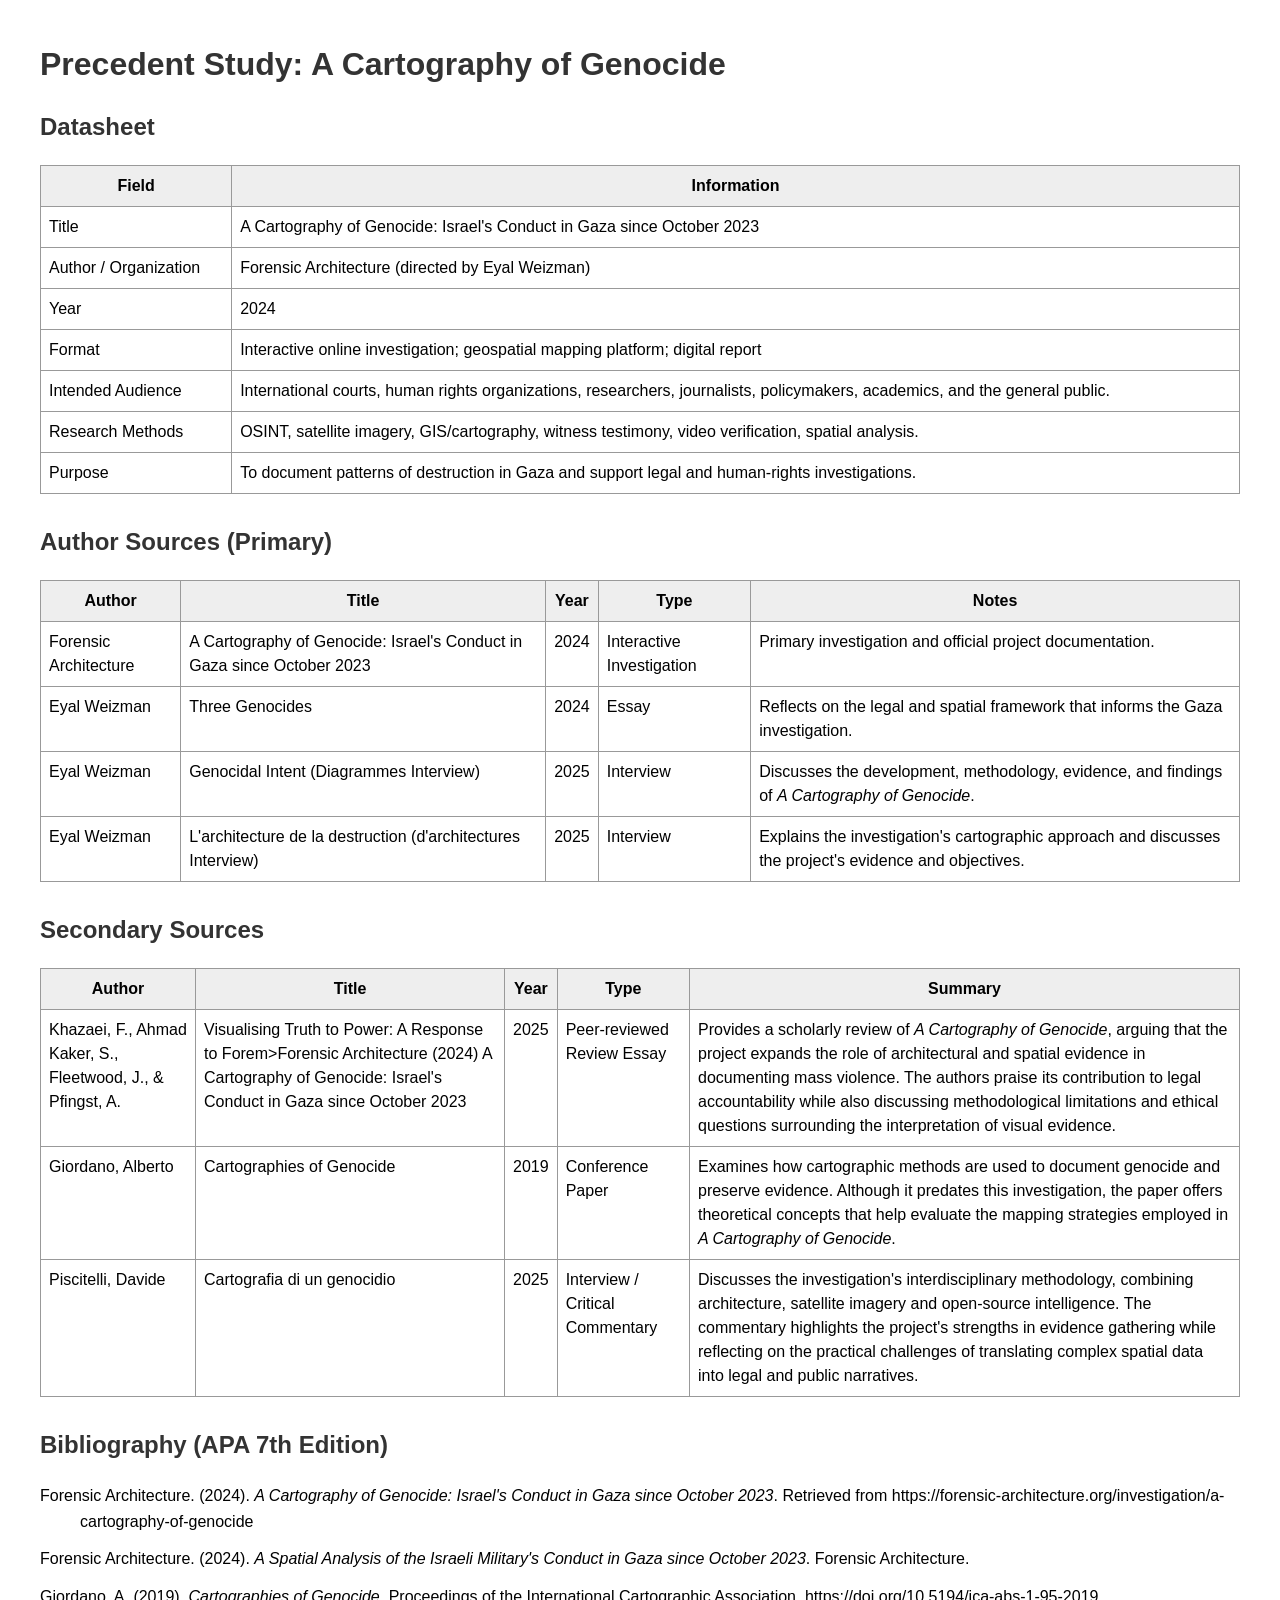
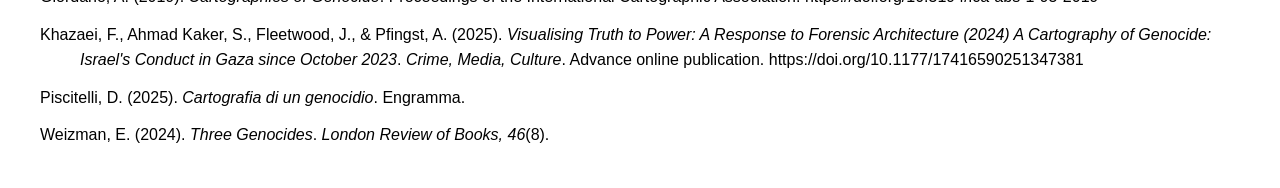
==== index.html @ 9149dd09 "Update index.html" ====
<!DOCTYPE html>
<html lang="en">
<head>
<meta charset="UTF-8">
<title>Precedent Study - A Cartography of Genocide</title>
<style>
body{
    font-family:Arial,sans-serif;
    margin:40px;
    line-height:1.5;
}

table{
    border-collapse:collapse;
    width:100%;
    margin-bottom:30px;
}

th,td{
    border:1px solid #999;
    padding:8px;
    vertical-align:top;
}

th{
    background:#eee;
}

h1,h2{
    color:#333;
}

.bibliography{
    margin-top:20px;
}

.bibliography p{
    margin:0 0 12px 40px;
    text-indent:-40px;
    line-height:1.6;
}
</style>

</head>
<body>
<h1>Precedent Study: A Cartography of Genocide</h1>

<h2>Datasheet</h2>
<table>
<tr><th>Field</th><th>Information</th></tr>
<tr><td>Title</td><td>A Cartography of Genocide: Israel's Conduct in Gaza since October 2023</td></tr>
<tr><td>Author / Organization</td><td>Forensic Architecture (directed by Eyal Weizman)</td></tr>
<tr><td>Year</td><td>2024</td></tr>
<tr><td>Format</td><td>Interactive online investigation; geospatial mapping platform; digital report</td></tr>
<tr><td>Intended Audience</td><td>International courts, human rights organizations, researchers, journalists, policymakers, academics, and the general public.</td></tr>
<tr><td>Research Methods</td><td>OSINT, satellite imagery, GIS/cartography, witness testimony, video verification, spatial analysis.</td></tr>
<tr><td>Purpose</td><td>To document patterns of destruction in Gaza and support legal and human-rights investigations.</td></tr>
</table>

<h2>Author Sources (Primary)</h2>
<table>
<tr>
  <th>Author</th>
  <th>Title</th>
  <th>Year</th>
  <th>Type</th>
  <th>Notes</th>
</tr>

<tr>
  <td>Forensic Architecture</td>
  <td>A Cartography of Genocide: Israel's Conduct in Gaza since October 2023</td>
  <td>2024</td>
  <td>Interactive Investigation</td>
  <td>Primary investigation and official project documentation.</td>
</tr>

<tr>
  <td>Eyal Weizman</td>
  <td>Three Genocides</td>
  <td>2024</td>
  <td>Essay</td>
  <td>Reflects on the legal and spatial framework that informs the Gaza investigation.</td>
</tr>

<tr>
  <td>Eyal Weizman</td>
  <td>Genocidal Intent (Diagrammes Interview)</td>
  <td>2025</td>
  <td>Interview</td>
  <td>Discusses the development, methodology, evidence, and findings of <em>A Cartography of Genocide</em>.</td>
</tr>

<tr>
  <td>Eyal Weizman</td>
  <td>L'architecture de la destruction (d'architectures Interview)</td>
  <td>2025</td>
  <td>Interview</td>
  <td>Explains the investigation's cartographic approach and discusses the project's evidence and objectives.</td>
</tr>

</table>

<h2>Secondary Sources</h2>

<table>

<tr>
<th>Author</th>
<th>Title</th>
<th>Year</th>
<th>Type</th>
<th>Summary</th>
</tr>

<tr>
<td>Khazaei, F., Ahmad Kaker, S., Fleetwood, J., &amp; Pfingst, A.</td>
<td>Visualising Truth to Power: A Response to Forem>Forensic Architecture (2024) A Cartography of Genocide: Israel's Conduct in Gaza since October 2023</em></td>
<td>2025</td>
<td>Peer-reviewed Review Essay</td>
<td>
Provides a scholarly review of <em>A Cartography of Genocide</em>, arguing that the project expands the role of architectural and spatial evidence in documenting mass violence. The authors praise its contribution to legal accountability while also discussing methodological limitations and ethical questions surrounding the interpretation of visual evidence.
</td>
</tr>

<tr>
<td>Giordano, Alberto</td>
<td>Cartographies of Genocide</td>
<td>2019</td>
<td>Conference Paper</td>
<td>
Examines how cartographic methods are used to document genocide and preserve evidence. Although it predates this investigation, the paper offers theoretical concepts that help evaluate the mapping strategies employed in <em>A Cartography of Genocide</em>.
</td>
</tr>

<tr>
<td>Piscitelli, Davide</td>
<td>Cartografia di un genocidio</td>
<td>2025</td>
<td>Interview / Critical Commentary</td>
<td>
Discusses the investigation's interdisciplinary methodology, combining architecture, satellite imagery and open-source intelligence. The commentary highlights the project's strengths in evidence gathering while reflecting on the practical challenges of translating complex spatial data into legal and public narratives.
</td>
</tr>

</table>

<h2>Bibliography (APA 7th Edition)</h2>

<div class="bibliography">

<p>
Forensic Architecture. (2024). <em>A Cartography of Genocide: Israel's Conduct in Gaza since October 2023</em>. Retrieved from https://forensic-architecture.org/investigation/a-cartography-of-genocide
</p>

<p>
Forensic Architecture. (2024). <em>A Spatial Analysis of the Israeli Military's Conduct in Gaza since October 2023</em>. Forensic Architecture.
</p>

<p>
Giordano, A. (2019). <em>Cartographies of Genocide</em>. Proceedings of the International Cartographic Association. https://doi.org/10.5194/ica-abs-1-95-2019
</p>

<p>
Khazaei, F., Ahmad Kaker, S., Fleetwood, J., &amp; Pfingst, A. (2025). <em>Visualising Truth to Power: A Response to Forensic Architecture (2024) A Cartography of Genocide: Israel's Conduct in Gaza since October 2023</em>. <em>Crime, Media, Culture</em>. Advance online publication. https://doi.org/10.1177/17416590251347381
</p>

<p>
Piscitelli, D. (2025). <em>Cartografia di un genocidio</em>. Engramma.
</p>

<p>
Weizman, E. (2024). <em>Three Genocides</em>. <em>London Review of Books, 46</em>(8).
</p>

</div>

</body>
</html>
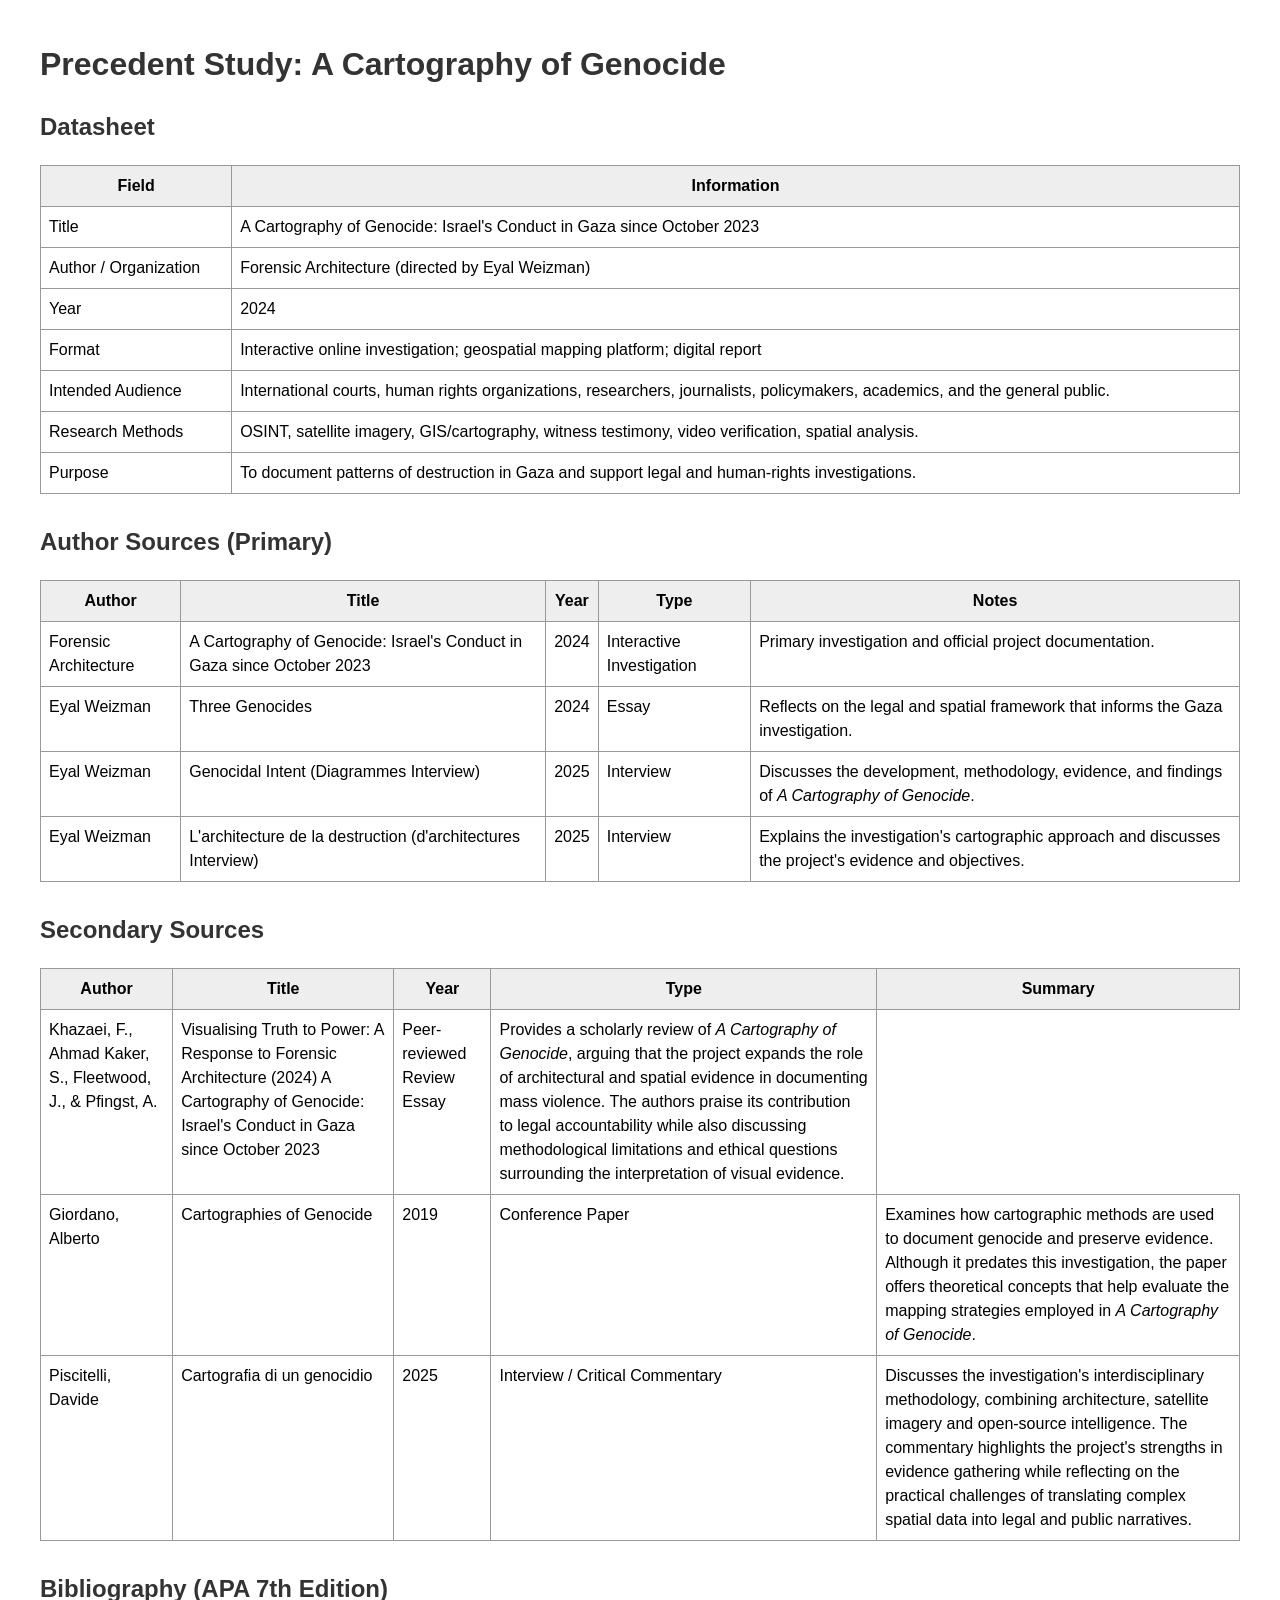
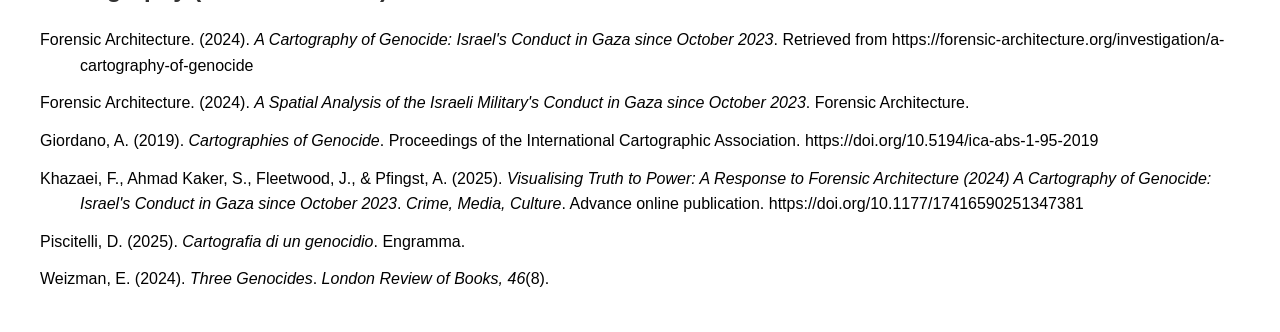
==== commit 6d68cd84: "Update index.html" ====
--- a/index.html
+++ b/index.html
@@ -115,8 +115,7 @@
 
 <tr>
 <td>Khazaei, F., Ahmad Kaker, S., Fleetwood, J., &amp; Pfingst, A.</td>
-<td>Visualising Truth to Power: A Response to Forem>Forensic Architecture (2024) A Cartography of Genocide: Israel's Conduct in Gaza since October 2023</em></td>
-<td>2025</td>
+<td>Visualising Truth to Power: A Response to Forensic Architecture (2024) A Cartography of Genocide: Israel's Conduct in Gaza since October 2023</td>
 <td>Peer-reviewed Review Essay</td>
 <td>
 Provides a scholarly review of <em>A Cartography of Genocide</em>, arguing that the project expands the role of architectural and spatial evidence in documenting mass violence. The authors praise its contribution to legal accountability while also discussing methodological limitations and ethical questions surrounding the interpretation of visual evidence.
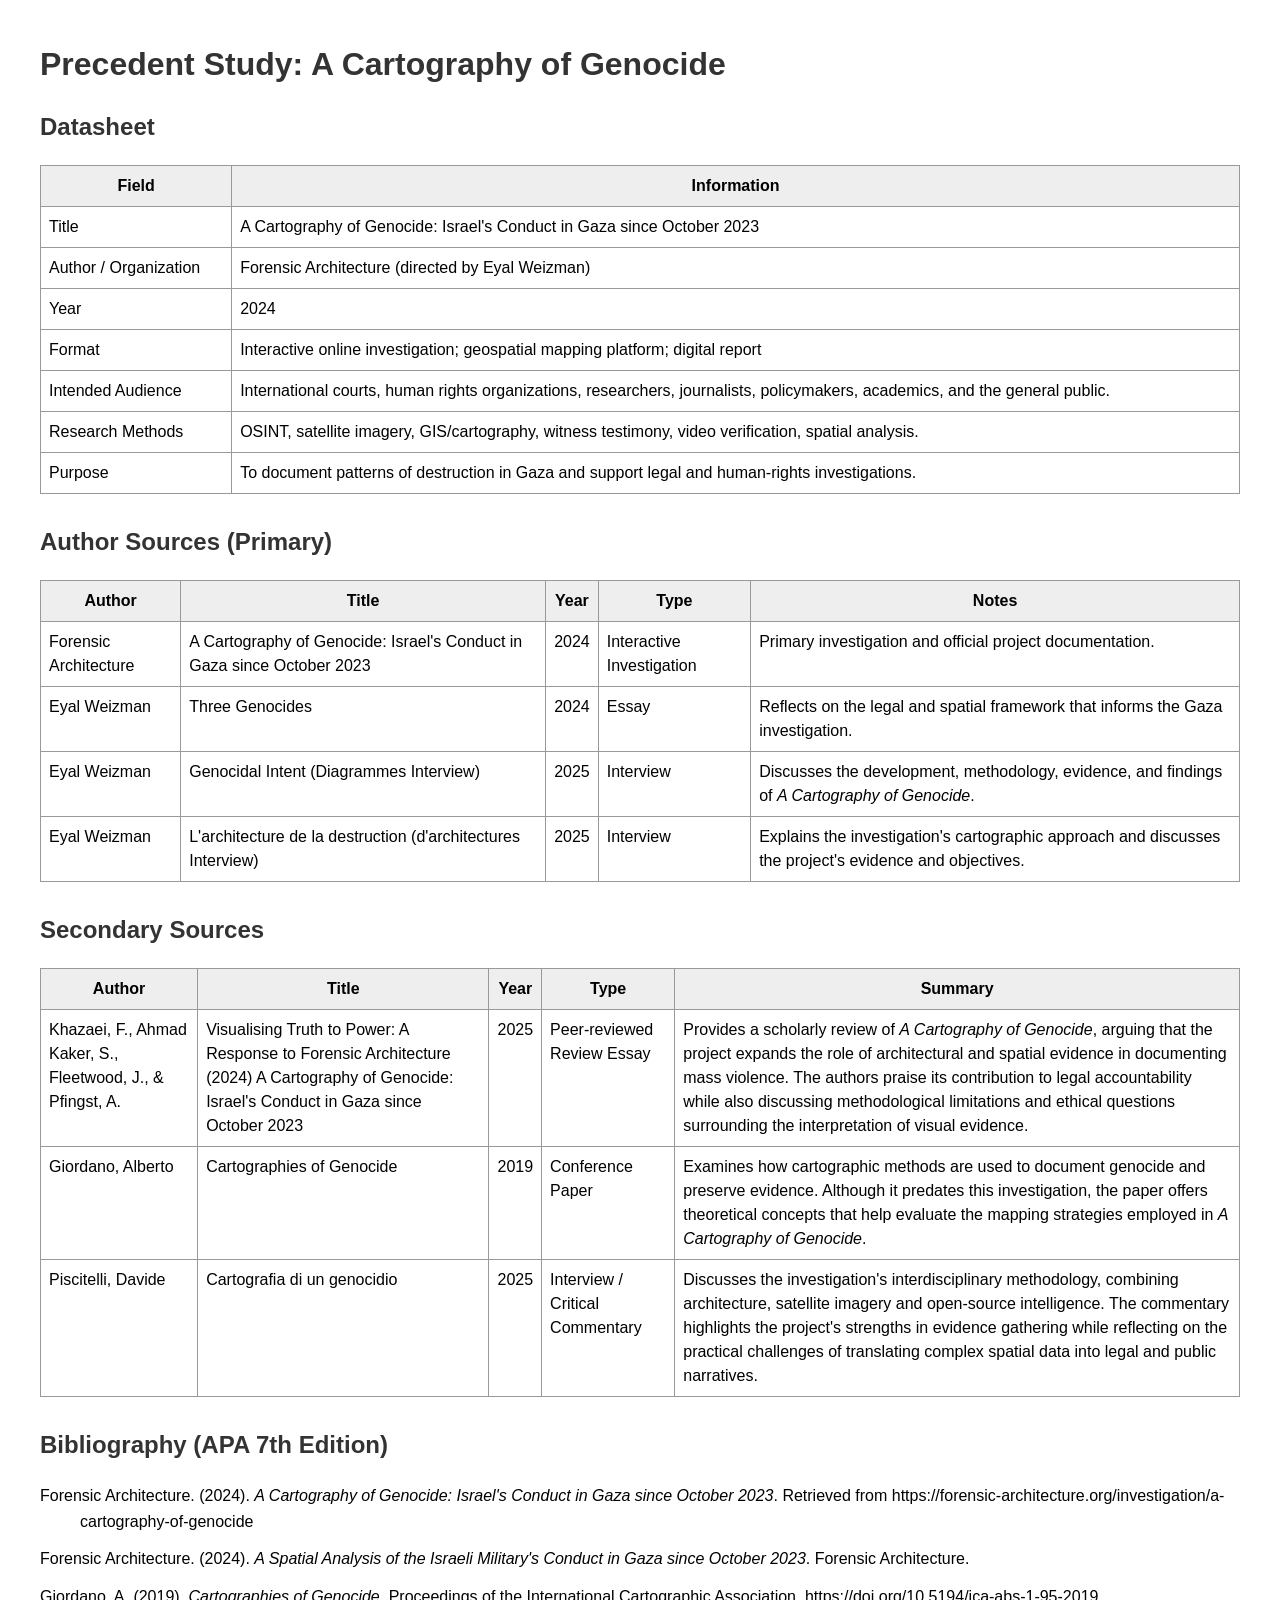
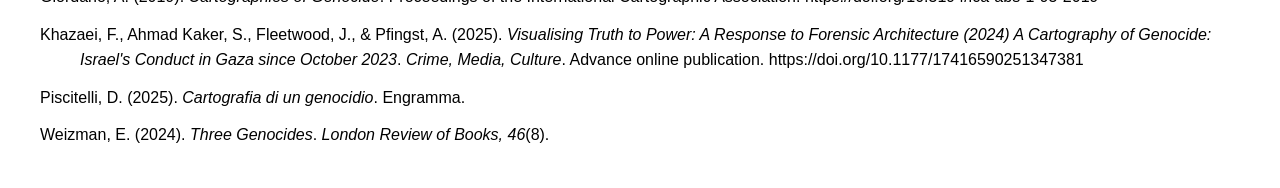
==== commit 916de848: "Update index.html" ====
--- a/index.html
+++ b/index.html
@@ -116,6 +116,7 @@
 <tr>
 <td>Khazaei, F., Ahmad Kaker, S., Fleetwood, J., &amp; Pfingst, A.</td>
 <td>Visualising Truth to Power: A Response to Forensic Architecture (2024) A Cartography of Genocide: Israel's Conduct in Gaza since October 2023</td>
+<td>2025</td>
 <td>Peer-reviewed Review Essay</td>
 <td>
 Provides a scholarly review of <em>A Cartography of Genocide</em>, arguing that the project expands the role of architectural and spatial evidence in documenting mass violence. The authors praise its contribution to legal accountability while also discussing methodological limitations and ethical questions surrounding the interpretation of visual evidence.
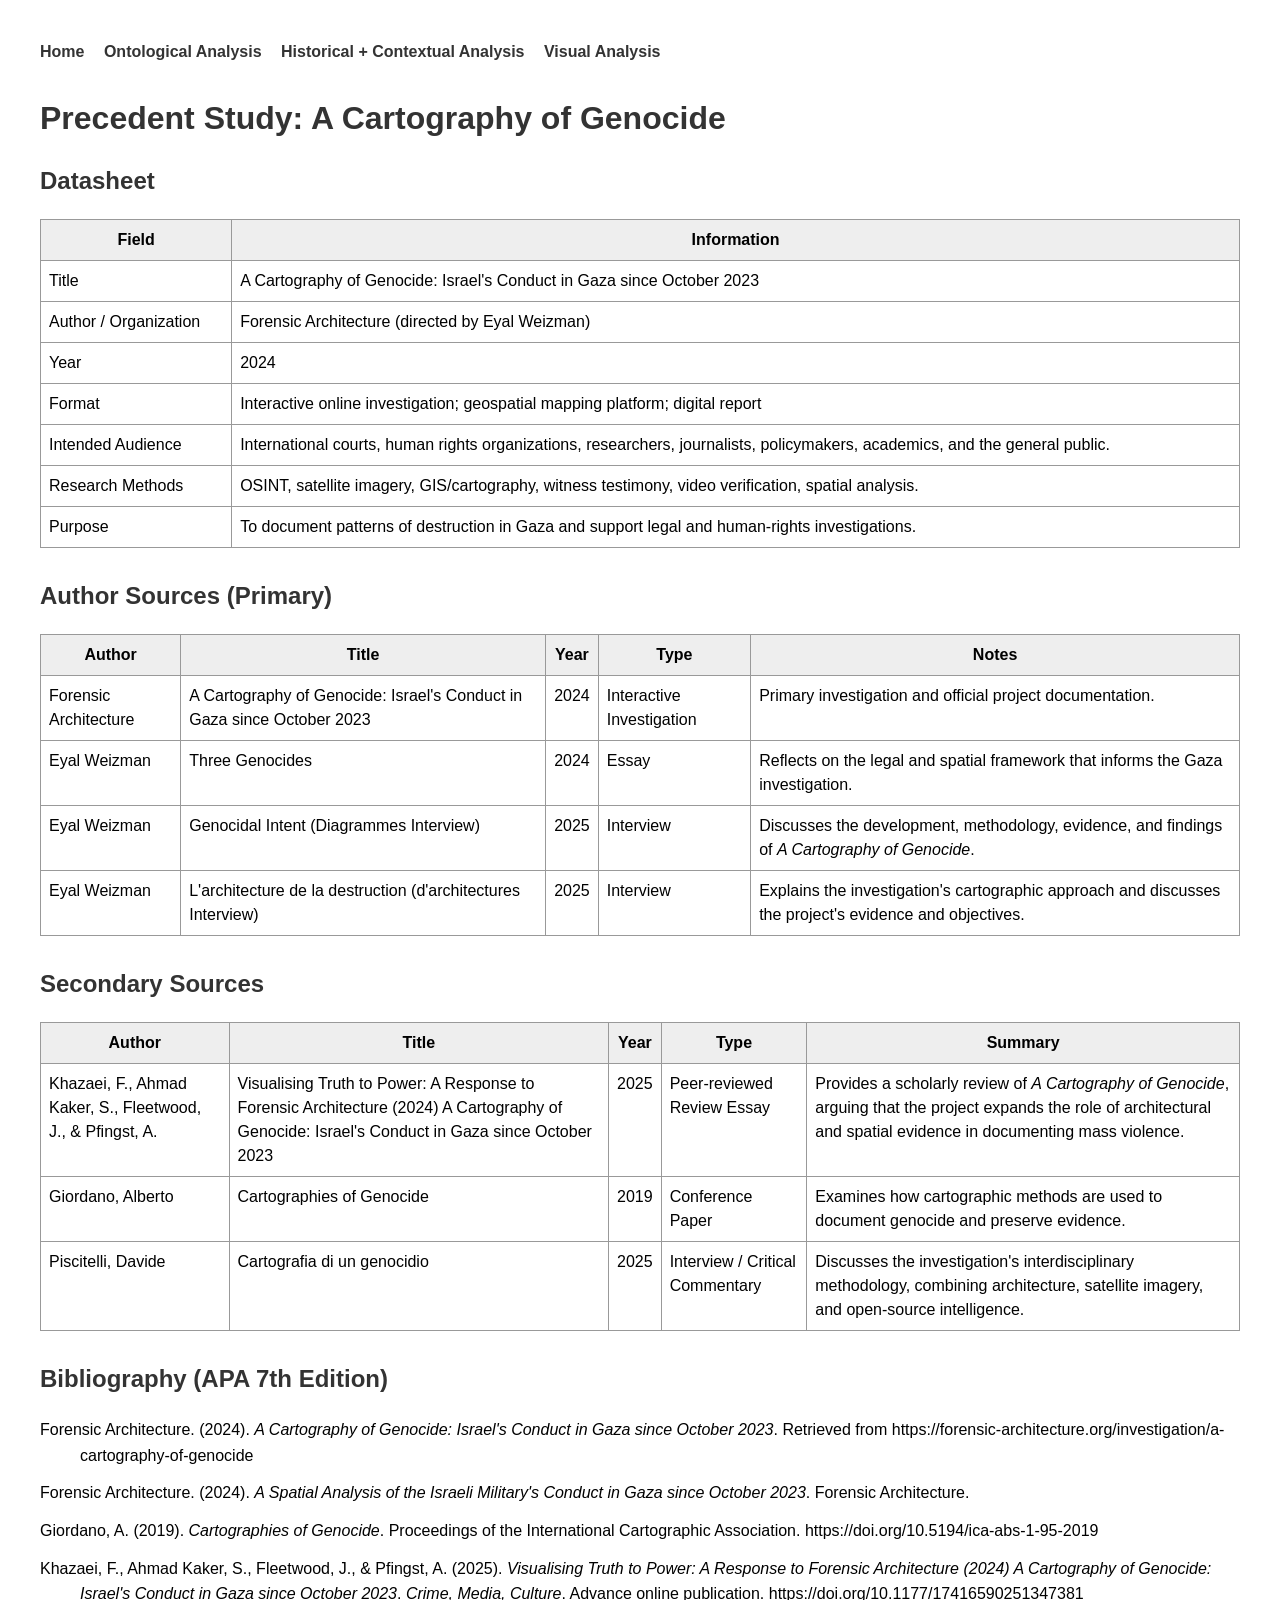
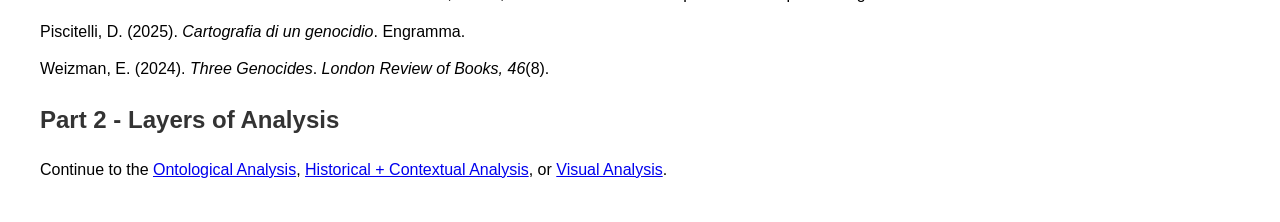
==== commit 1b081a49: "Update index.html, add historical.html, add ontology.html, add visual.html" ====
--- a/index.html
+++ b/index.html
@@ -3,11 +3,27 @@
 <head>
 <meta charset="UTF-8">
 <title>Precedent Study - A Cartography of Genocide</title>
+
 <style>
 body{
     font-family:Arial,sans-serif;
     margin:40px;
     line-height:1.5;
+}
+
+nav{
+    margin-bottom:30px;
+}
+
+nav a{
+    margin-right:15px;
+    text-decoration:none;
+    color:#333;
+    font-weight:bold;
+}
+
+nav a:hover{
+    text-decoration:underline;
 }
 
 table{
@@ -26,7 +42,7 @@
     background:#eee;
 }
 
-h1,h2{
+h1,h2,h3,h4{
     color:#333;
 }
 
@@ -42,10 +58,20 @@
 </style>
 
 </head>
+
 <body>
+
+<nav>
+    <a href="index.html">Home</a>
+    <a href="ontology.html">Ontological Analysis</a>
+    <a href="historical.html">Historical + Contextual Analysis</a>
+    <a href="visual.html">Visual Analysis</a>
+</nav>
+
 <h1>Precedent Study: A Cartography of Genocide</h1>
 
 <h2>Datasheet</h2>
+
 <table>
 <tr><th>Field</th><th>Information</th></tr>
 <tr><td>Title</td><td>A Cartography of Genocide: Israel's Conduct in Gaza since October 2023</td></tr>
@@ -58,53 +84,52 @@
 </table>
 
 <h2>Author Sources (Primary)</h2>
+
 <table>
 <tr>
-  <th>Author</th>
-  <th>Title</th>
-  <th>Year</th>
-  <th>Type</th>
-  <th>Notes</th>
+<th>Author</th>
+<th>Title</th>
+<th>Year</th>
+<th>Type</th>
+<th>Notes</th>
 </tr>
 
 <tr>
-  <td>Forensic Architecture</td>
-  <td>A Cartography of Genocide: Israel's Conduct in Gaza since October 2023</td>
-  <td>2024</td>
-  <td>Interactive Investigation</td>
-  <td>Primary investigation and official project documentation.</td>
+<td>Forensic Architecture</td>
+<td>A Cartography of Genocide: Israel's Conduct in Gaza since October 2023</td>
+<td>2024</td>
+<td>Interactive Investigation</td>
+<td>Primary investigation and official project documentation.</td>
 </tr>
 
 <tr>
-  <td>Eyal Weizman</td>
-  <td>Three Genocides</td>
-  <td>2024</td>
-  <td>Essay</td>
-  <td>Reflects on the legal and spatial framework that informs the Gaza investigation.</td>
+<td>Eyal Weizman</td>
+<td>Three Genocides</td>
+<td>2024</td>
+<td>Essay</td>
+<td>Reflects on the legal and spatial framework that informs the Gaza investigation.</td>
 </tr>
 
 <tr>
-  <td>Eyal Weizman</td>
-  <td>Genocidal Intent (Diagrammes Interview)</td>
-  <td>2025</td>
-  <td>Interview</td>
-  <td>Discusses the development, methodology, evidence, and findings of <em>A Cartography of Genocide</em>.</td>
+<td>Eyal Weizman</td>
+<td>Genocidal Intent (Diagrammes Interview)</td>
+<td>2025</td>
+<td>Interview</td>
+<td>Discusses the development, methodology, evidence, and findings of <em>A Cartography of Genocide</em>.</td>
 </tr>
 
 <tr>
-  <td>Eyal Weizman</td>
-  <td>L'architecture de la destruction (d'architectures Interview)</td>
-  <td>2025</td>
-  <td>Interview</td>
-  <td>Explains the investigation's cartographic approach and discusses the project's evidence and objectives.</td>
+<td>Eyal Weizman</td>
+<td>L'architecture de la destruction (d'architectures Interview)</td>
+<td>2025</td>
+<td>Interview</td>
+<td>Explains the investigation's cartographic approach and discusses the project's evidence and objectives.</td>
 </tr>
-
 </table>
 
 <h2>Secondary Sources</h2>
 
 <table>
-
 <tr>
 <th>Author</th>
 <th>Title</th>
@@ -118,9 +143,7 @@
 <td>Visualising Truth to Power: A Response to Forensic Architecture (2024) A Cartography of Genocide: Israel's Conduct in Gaza since October 2023</td>
 <td>2025</td>
 <td>Peer-reviewed Review Essay</td>
-<td>
-Provides a scholarly review of <em>A Cartography of Genocide</em>, arguing that the project expands the role of architectural and spatial evidence in documenting mass violence. The authors praise its contribution to legal accountability while also discussing methodological limitations and ethical questions surrounding the interpretation of visual evidence.
-</td>
+<td>Provides a scholarly review of <em>A Cartography of Genocide</em>, arguing that the project expands the role of architectural and spatial evidence in documenting mass violence.</td>
 </tr>
 
 <tr>
@@ -128,9 +151,7 @@
 <td>Cartographies of Genocide</td>
 <td>2019</td>
 <td>Conference Paper</td>
-<td>
-Examines how cartographic methods are used to document genocide and preserve evidence. Although it predates this investigation, the paper offers theoretical concepts that help evaluate the mapping strategies employed in <em>A Cartography of Genocide</em>.
-</td>
+<td>Examines how cartographic methods are used to document genocide and preserve evidence.</td>
 </tr>
 
 <tr>
@@ -138,42 +159,33 @@
 <td>Cartografia di un genocidio</td>
 <td>2025</td>
 <td>Interview / Critical Commentary</td>
-<td>
-Discusses the investigation's interdisciplinary methodology, combining architecture, satellite imagery and open-source intelligence. The commentary highlights the project's strengths in evidence gathering while reflecting on the practical challenges of translating complex spatial data into legal and public narratives.
-</td>
+<td>Discusses the investigation's interdisciplinary methodology, combining architecture, satellite imagery, and open-source intelligence.</td>
 </tr>
-
 </table>
 
 <h2>Bibliography (APA 7th Edition)</h2>
 
 <div class="bibliography">
 
-<p>
-Forensic Architecture. (2024). <em>A Cartography of Genocide: Israel's Conduct in Gaza since October 2023</em>. Retrieved from https://forensic-architecture.org/investigation/a-cartography-of-genocide
-</p>
+<p>Forensic Architecture. (2024). <em>A Cartography of Genocide: Israel's Conduct in Gaza since October 2023</em>. Retrieved from https://forensic-architecture.org/investigation/a-cartography-of-genocide</p>
 
-<p>
-Forensic Architecture. (2024). <em>A Spatial Analysis of the Israeli Military's Conduct in Gaza since October 2023</em>. Forensic Architecture.
-</p>
+<p>Forensic Architecture. (2024). <em>A Spatial Analysis of the Israeli Military's Conduct in Gaza since October 2023</em>. Forensic Architecture.</p>
 
-<p>
-Giordano, A. (2019). <em>Cartographies of Genocide</em>. Proceedings of the International Cartographic Association. https://doi.org/10.5194/ica-abs-1-95-2019
-</p>
+<p>Giordano, A. (2019). <em>Cartographies of Genocide</em>. Proceedings of the International Cartographic Association. https://doi.org/10.5194/ica-abs-1-95-2019</p>
 
-<p>
-Khazaei, F., Ahmad Kaker, S., Fleetwood, J., &amp; Pfingst, A. (2025). <em>Visualising Truth to Power: A Response to Forensic Architecture (2024) A Cartography of Genocide: Israel's Conduct in Gaza since October 2023</em>. <em>Crime, Media, Culture</em>. Advance online publication. https://doi.org/10.1177/17416590251347381
-</p>
+<p>Khazaei, F., Ahmad Kaker, S., Fleetwood, J., &amp; Pfingst, A. (2025). <em>Visualising Truth to Power: A Response to Forensic Architecture (2024) A Cartography of Genocide: Israel's Conduct in Gaza since October 2023</em>. <em>Crime, Media, Culture</em>. Advance online publication. https://doi.org/10.1177/17416590251347381</p>
 
-<p>
-Piscitelli, D. (2025). <em>Cartografia di un genocidio</em>. Engramma.
-</p>
+<p>Piscitelli, D. (2025). <em>Cartografia di un genocidio</em>. Engramma.</p>
 
-<p>
-Weizman, E. (2024). <em>Three Genocides</em>. <em>London Review of Books, 46</em>(8).
-</p>
+<p>Weizman, E. (2024). <em>Three Genocides</em>. <em>London Review of Books, 46</em>(8).</p>
 
 </div>
 
+<h2>Part 2 - Layers of Analysis</h2>
+
+<p>
+Continue to the <a href="ontology.html">Ontological Analysis</a>, <a href="historical.html">Historical + Contextual Analysis</a>, or <a href="visual.html">Visual Analysis</a>.
+</p>
+
 </body>
-</html>
+</html>
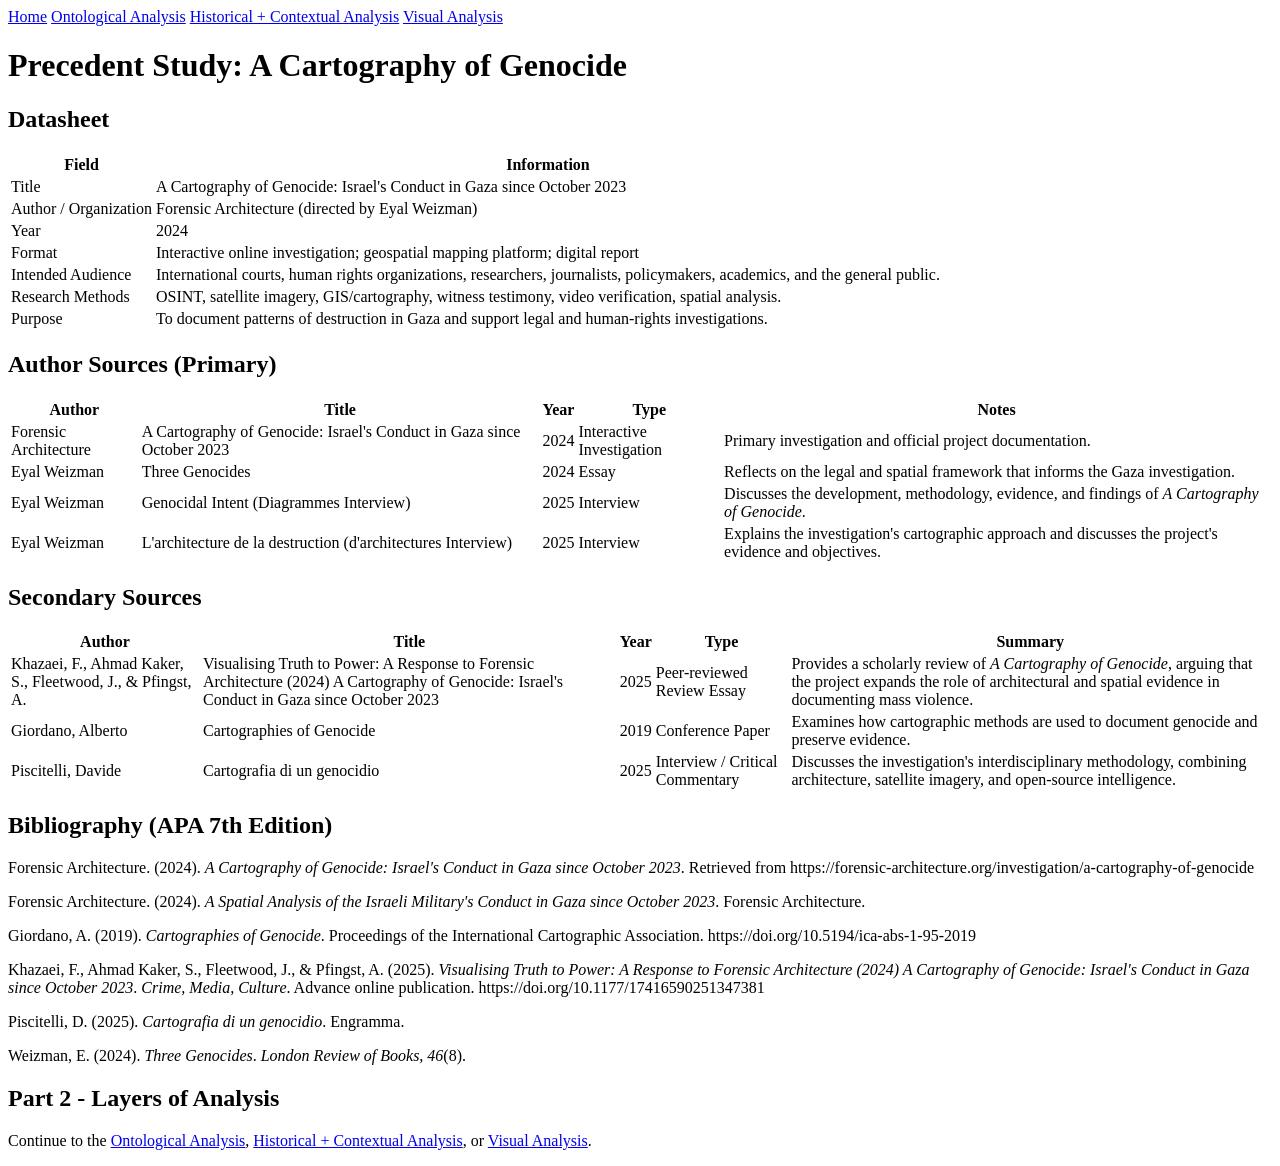
==== commit 9496bdef: "Update historical.html, index.html, ontology.html, and visual.html" ====
--- a/index.html
+++ b/index.html
@@ -4,58 +4,7 @@
 <meta charset="UTF-8">
 <title>Precedent Study - A Cartography of Genocide</title>
 
-<style>
-body{
-    font-family:Arial,sans-serif;
-    margin:40px;
-    line-height:1.5;
-}
-
-nav{
-    margin-bottom:30px;
-}
-
-nav a{
-    margin-right:15px;
-    text-decoration:none;
-    color:#333;
-    font-weight:bold;
-}
-
-nav a:hover{
-    text-decoration:underline;
-}
-
-table{
-    border-collapse:collapse;
-    width:100%;
-    margin-bottom:30px;
-}
-
-th,td{
-    border:1px solid #999;
-    padding:8px;
-    vertical-align:top;
-}
-
-th{
-    background:#eee;
-}
-
-h1,h2,h3,h4{
-    color:#333;
-}
-
-.bibliography{
-    margin-top:20px;
-}
-
-.bibliography p{
-    margin:0 0 12px 40px;
-    text-indent:-40px;
-    line-height:1.6;
-}
-</style>
+<link rel="stylesheet" href="style.css">
 
 </head>
 
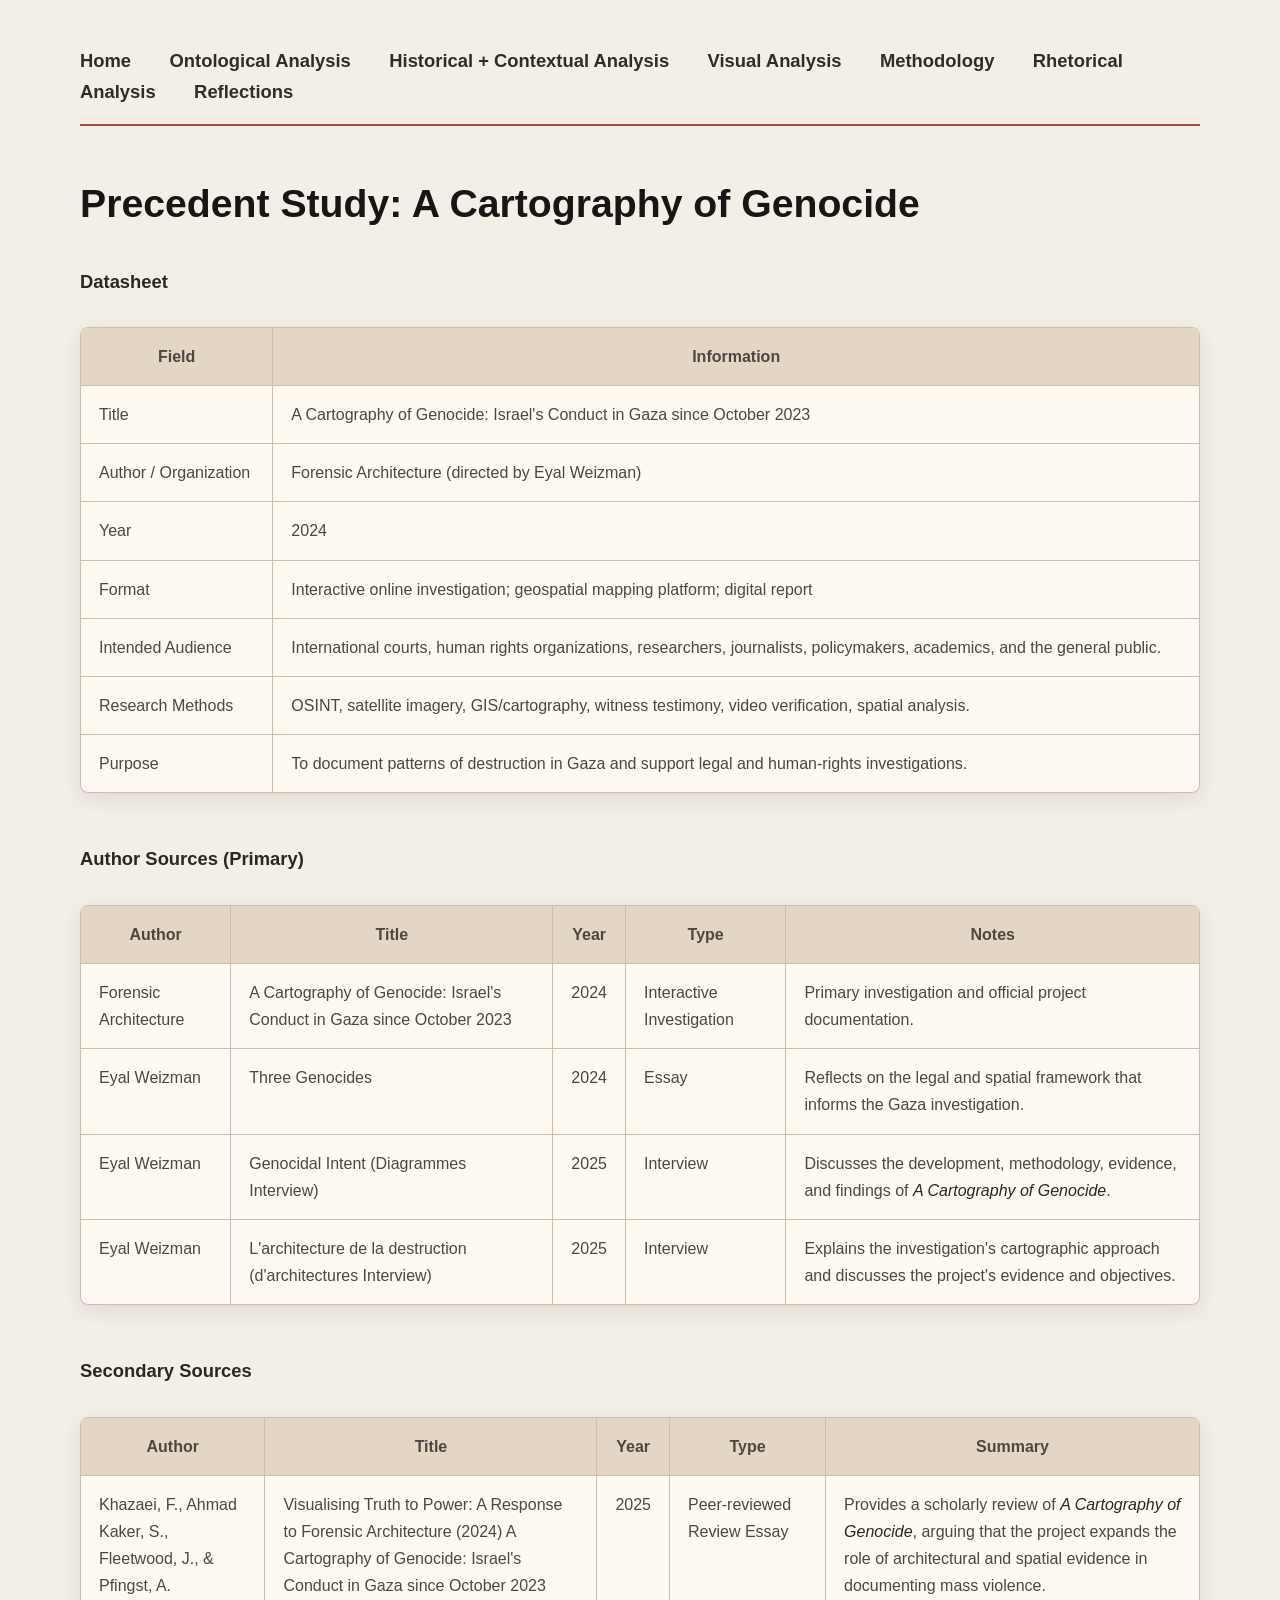
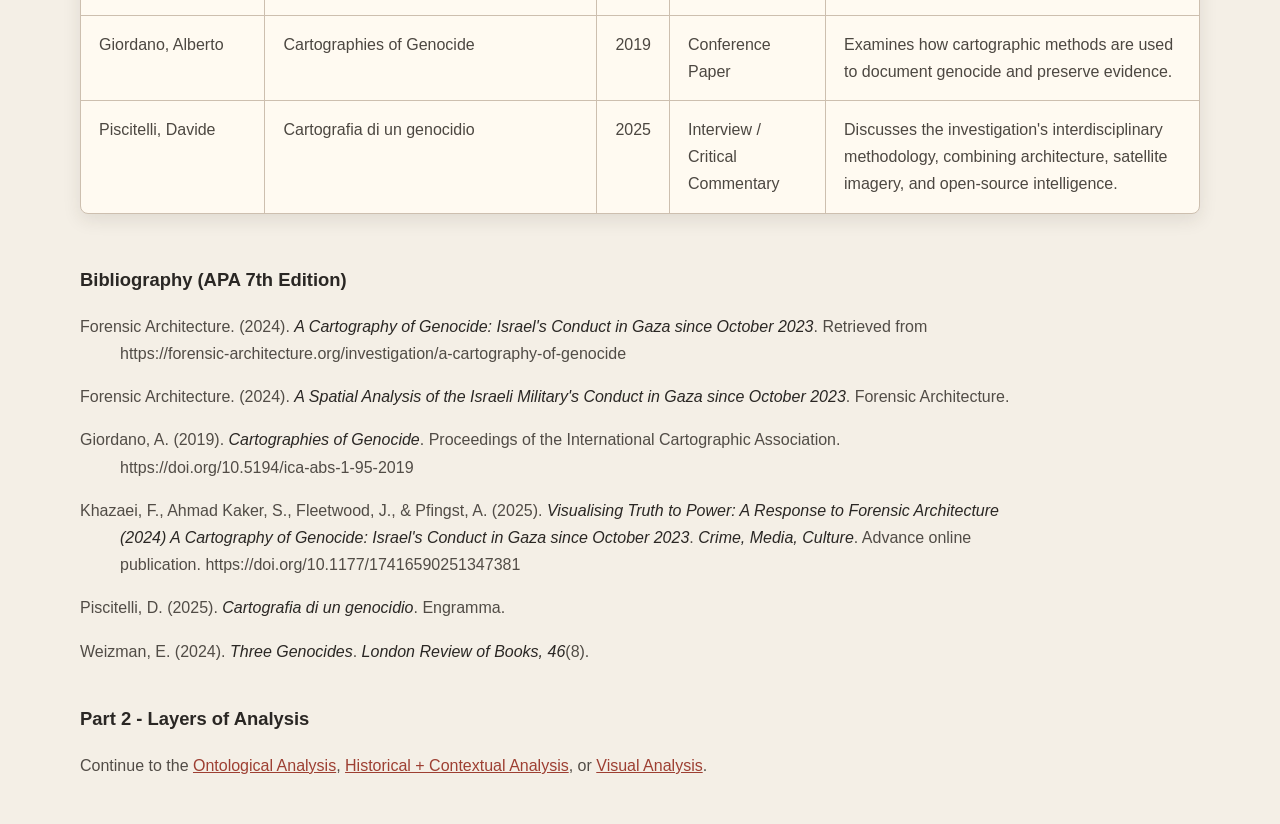
==== commit 8929e4bf: "Update all .html files" ====
--- a/index.html
+++ b/index.html
@@ -15,6 +15,9 @@
     <a href="ontology.html">Ontological Analysis</a>
     <a href="historical.html">Historical + Contextual Analysis</a>
     <a href="visual.html">Visual Analysis</a>
+    <a href="methodology.html">Methodology</a>
+    <a href="rhetorical.html">Rhetorical Analysis</a>
+    <a href="reflections.html">Reflections</a>
 </nav>
 
 <h1>Precedent Study: A Cartography of Genocide</h1>
@@ -137,4 +140,4 @@
 </p>
 
 </body>
-</html>+</html>
--- a/style.css
+++ b/style.css
@@ -0,0 +1,266 @@
+body{
+    font-family: Arial, Helvetica, sans-serif;
+    max-width:1120px;
+    margin:45px auto;
+    padding:0 34px;
+    line-height:1.7;
+    color:#4c4741;
+    background:#f4efe6;
+}
+
+/* Navigation */
+
+nav{
+    margin-bottom:55px;
+    padding-bottom:16px;
+    border-bottom:2px solid #b24a3b;
+}
+
+nav a{
+    text-decoration:none;
+    color:#2f2d2a;
+    font-size:1.15rem;
+    font-weight:700;
+    margin-right:34px;
+}
+
+nav a:hover{
+    color:#b24a3b;
+}
+
+/* Headings */
+
+h1{
+    font-size:2.45rem;
+    line-height:1.15;
+    color:#171615;
+    margin-bottom:40px;
+    font-weight:700;
+}
+
+h2,
+h3,
+h4{
+    font-size:1.15rem;
+    color:#2a2724;
+    margin-top:38px;
+    margin-bottom:18px;
+    font-weight:700;
+}
+
+/* Text */
+
+p{
+    max-width:900px;
+    color:#514c46;
+    margin-bottom:22px;
+    font-size:1rem;
+}
+
+em{
+    color:#2a2724;
+}
+
+/* Links */
+
+a{
+    color:#9d3f32;
+}
+
+a:hover{
+    color:#6f291f;
+}
+
+/* Tables */
+
+table{
+    width:100%;
+    border-collapse:separate;
+    border-spacing:0;
+    margin:30px 0 50px 0;
+    background:#fffaf1;
+    box-shadow:0 6px 18px rgba(45,35,25,0.10);
+    border:1px solid #cdbfaf;
+    border-radius:8px;
+    overflow:hidden;
+}
+
+th{
+    background:#e4d6c4;
+    color:#26231f;
+    font-weight:700;
+}
+
+th,
+td{
+    border-right:1px solid #cdbfaf;
+    border-bottom:1px solid #cdbfaf;
+    padding:15px 18px;
+    vertical-align:top;
+    color:#4c4741;
+}
+
+th:last-child,
+td:last-child{
+    border-right:none;
+}
+
+tr:last-child td{
+    border-bottom:none;
+}
+
+/* Bibliography */
+
+.bibliography p{
+    margin-left:40px;
+    text-indent:-40px;
+    margin-bottom:16px;
+}
+
+/* Ontology Diagram */
+
+.diagram{
+    border:1px solid #cdbfaf;
+    background:#fffaf1;
+    padding:32px;
+    margin:42px 0;
+    box-shadow:0 6px 18px rgba(45,35,25,0.10);
+    border-radius:8px;
+}
+
+.diagram-box{
+    border:1px solid #b24a3b;
+    padding:16px;
+    width:380px;
+    margin:16px auto;
+    text-align:center;
+    background:#f8f0e6;
+    color:#4c4741;
+    border-radius:6px;
+}
+
+.diagram-title{
+    font-weight:bold;
+    margin-bottom:10px;
+    color:#171615;
+}
+
+.arrow{
+    text-align:center;
+    font-size:24px;
+    color:#b24a3b;
+}
+
+/* Actor Network Diagram */
+
+.actor-network-page{
+    max-width:1120px;
+}
+
+.actor-network-page h1{
+    font-size:2.9rem;
+}
+
+.actor-network-page h2{
+    font-size:1.75rem;
+}
+
+.actor-network-introduction{
+    max-width:860px;
+}
+
+.actor-network-figure{
+    max-width:1120px;
+    margin:55px auto 0;
+}
+
+.actor-network-diagram{
+    display:block;
+    width:100%;
+    height:auto;
+    background:transparent;
+    font-family:Arial, Helvetica, sans-serif;
+}
+
+.network-node rect{
+    fill:transparent;
+    stroke:#fe0100;
+    stroke-width:1.5px;
+    rx:1px;
+    ry:1px;
+    vector-effect:non-scaling-stroke;
+}
+
+.network-node--gcd rect{
+    stroke-width:1.5px;
+    fill:#fe0100;
+}
+
+.network-node--gcd .network-primary,
+.network-node--gcd .network-secondary,
+.network-node--gcd .network-gcd-abbreviation{
+    fill:#ffffff;
+}
+
+.network-connections line{
+    fill:none;
+    stroke:#fe0100;
+    stroke-width:1.5px;
+    stroke-linecap:square;
+    vector-effect:non-scaling-stroke;
+}
+
+.network-connection--secondary{
+    stroke-dasharray:7 7;
+}
+
+.network-category{
+    fill:#756f68;
+    font-size:11px;
+    font-weight:600;
+    letter-spacing:3px;
+}
+
+.network-primary{
+    fill:#171615;
+    font-size:14px;
+    font-weight:700;
+    letter-spacing:0.4px;
+}
+
+.network-primary--gcd{
+    font-size:20px;
+}
+
+.network-gcd-abbreviation{
+    fill:#171615;
+    font-size:34px;
+    font-weight:700;
+    letter-spacing:5px;
+}
+
+.network-secondary{
+    fill:#4c4741;
+    font-size:12px;
+    font-weight:400;
+}
+
+.actor-network-figure figcaption{
+    max-width:700px;
+    margin:24px auto 0;
+    color:#514c46;
+    font-size:0.9rem;
+}
+
+@media (max-width:700px){
+    .actor-network-figure{
+        margin-top:40px;
+        overflow-x:auto;
+        padding-bottom:12px;
+        -webkit-overflow-scrolling:touch;
+    }
+
+    .actor-network-diagram{
+        min-width:900px;
+    }
+}
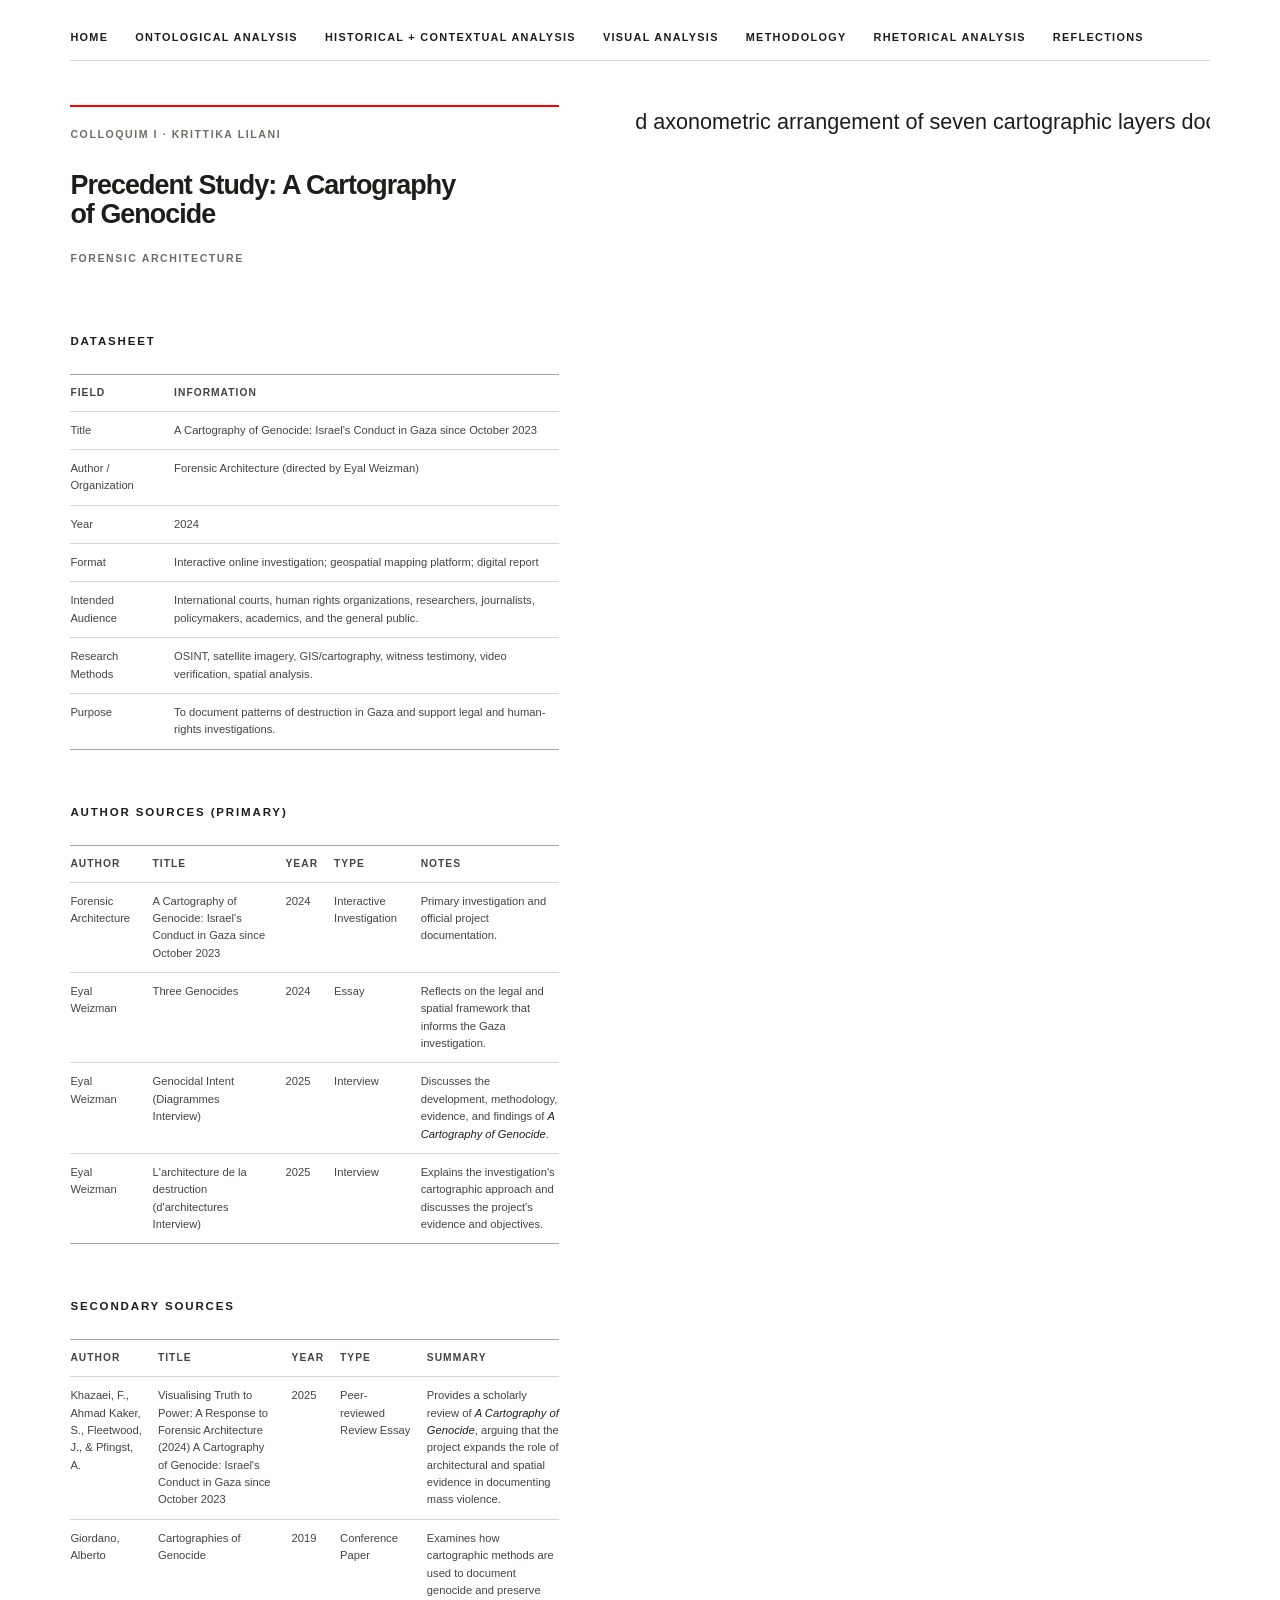
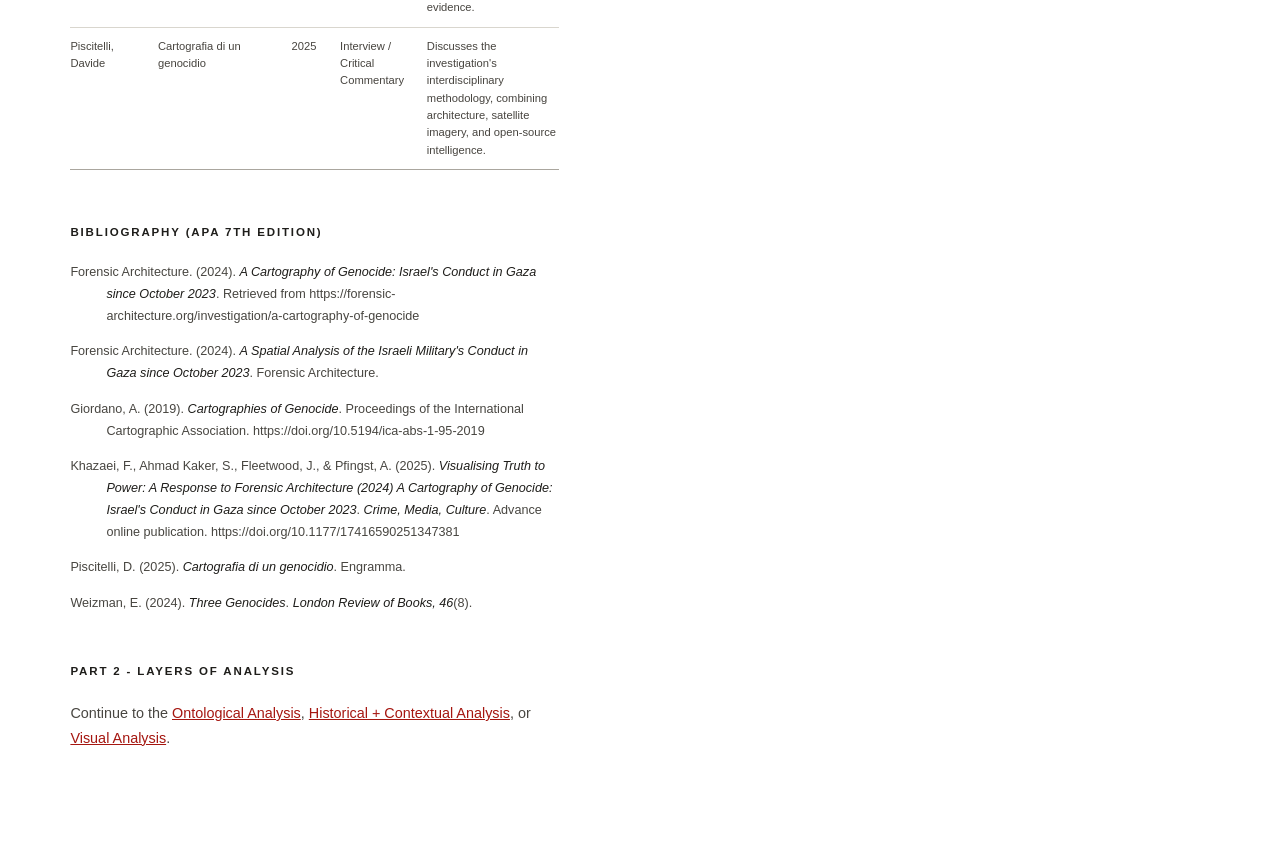
==== commit dce25b19: "Update assets, historical.html, index.html, methodology.html, ontology.html, reflections.html, rheto" ====
--- a/index.html
+++ b/index.html
@@ -2,13 +2,14 @@
 <html lang="en">
 <head>
 <meta charset="UTF-8">
+<meta name="viewport" content="width=device-width, initial-scale=1.0">
 <title>Precedent Study - A Cartography of Genocide</title>
 
 <link rel="stylesheet" href="style.css">
 
 </head>
 
-<body>
+<body class="home-page">
 
 <nav>
     <a href="index.html">Home</a>
@@ -20,8 +21,20 @@
     <a href="reflections.html">Reflections</a>
 </nav>
 
-<h1>Precedent Study: A Cartography of Genocide</h1>
+<main class="home-study-layout">
+<header class="home-hero">
+    <div class="home-hero-copy">
+        <p class="eyebrow">Colloquim i · Krittika Lilani</p>
+        <h1>Precedent Study: A Cartography of Genocide</h1>
+        <p class="project-credit">Forensic Architecture</p>
+    </div>
+</header>
 
+<figure class="home-hero-visual">
+    <img class="home-hero-map" src="assets/exploded-maps.svg" alt="Exploded axonometric arrangement of seven cartographic layers documenting Gaza">
+</figure>
+
+<section class="home-study-content">
 <h2>Datasheet</h2>
 
 <table>
@@ -138,6 +151,8 @@
 <p>
 Continue to the <a href="ontology.html">Ontological Analysis</a>, <a href="historical.html">Historical + Contextual Analysis</a>, or <a href="visual.html">Visual Analysis</a>.
 </p>
+</section>
+</main>
 
 </body>
 </html>
--- a/style.css
+++ b/style.css
@@ -1,108 +1,264 @@
+:root{
+    --paper:#ffffff;
+    --ink:#1e1d1a;
+    --muted:#706c65;
+    --rule:#d9d6ce;
+    --accent:#fe0100;
+}
+
+*{
+    box-sizing:border-box;
+}
+
+html{
+    background:var(--paper);
+}
+
 body{
-    font-family: Arial, Helvetica, sans-serif;
-    max-width:1120px;
-    margin:45px auto;
-    padding:0 34px;
-    line-height:1.7;
-    color:#4c4741;
-    background:#f4efe6;
+    font-family:Arial, Helvetica, sans-serif;
+    max-width:1360px;
+    margin:0 auto;
+    padding:30px clamp(40px, 5.5vw, 82px) 90px;
+    line-height:1.65;
+    color:var(--ink);
+    background:var(--paper);
 }
 
 /* Navigation */
 
 nav{
-    margin-bottom:55px;
-    padding-bottom:16px;
-    border-bottom:2px solid #b24a3b;
+    display:flex;
+    flex-wrap:wrap;
+    gap:10px 27px;
+    margin-bottom:72px;
+    padding:0 0 15px;
+    border-bottom:1px solid var(--rule);
 }
 
 nav a{
+    margin:0;
+    color:var(--ink);
+    font-size:0.68rem;
+    font-weight:700;
+    letter-spacing:0.12em;
+    line-height:1.4;
     text-decoration:none;
-    color:#2f2d2a;
-    font-size:1.15rem;
-    font-weight:700;
-    margin-right:34px;
-}
-
-nav a:hover{
-    color:#b24a3b;
+    text-transform:uppercase;
+}
+
+nav a:hover,
+nav a:focus-visible{
+    color:var(--accent);
 }
 
 /* Headings */
 
 h1{
-    font-size:2.45rem;
-    line-height:1.15;
-    color:#171615;
-    margin-bottom:40px;
-    font-weight:700;
+    max-width:780px;
+    margin:0 0 45px;
+    color:var(--ink);
+    font-size:clamp(2rem, 3.2vw, 3rem);
+    font-weight:600;
+    letter-spacing:-0.035em;
+    line-height:1.04;
 }
 
 h2,
 h3,
 h4{
-    font-size:1.15rem;
-    color:#2a2724;
-    margin-top:38px;
-    margin-bottom:18px;
-    font-weight:700;
+    max-width:780px;
+    margin:64px 0 22px;
+    color:var(--ink);
+    font-size:0.72rem;
+    font-weight:700;
+    letter-spacing:0.16em;
+    line-height:1.4;
+    text-transform:uppercase;
+}
+
+h3{
+    margin-top:48px;
 }
 
 /* Text */
 
 p{
-    max-width:900px;
-    color:#514c46;
+    max-width:780px;
+    margin:0 0 20px;
+    color:#484641;
+    font-size:0.9rem;
+    line-height:1.72;
+}
+
+em{
+    color:var(--ink);
+}
+
+/* Links */
+
+a{
+    color:#a51610;
+}
+
+a:hover{
+    color:var(--accent);
+}
+
+/* Homepage map field */
+
+.home-study-layout{
+    display:grid;
+    grid-template-columns:minmax(0, 0.92fr) minmax(460px, 1.08fr);
+    column-gap:clamp(46px, 6vw, 86px);
+    align-items:start;
+}
+
+.home-hero{
+    grid-column:1;
+    margin:0 0 46px;
+}
+
+.home-page nav{
+    margin-bottom:44px;
+}
+
+.home-hero-visual{
+    position:sticky;
+    top:30px;
+    grid-column:2;
+    grid-row:1 / span 2;
+    align-self:start;
+    width:100%;
+    height:calc(100vh - 150px);
+    min-height:640px;
+    max-height:900px;
+    margin:0;
+    overflow:hidden;
+}
+
+.home-hero-map{
+    display:block;
+    width:100%;
+    height:100%;
+    object-fit:contain;
+    object-position:center top;
+    transform:scale(1.35);
+    transform-origin:center top;
+}
+
+.home-hero-copy{
+    margin-top:0;
+    padding-top:18px;
+    border-top:2px solid var(--accent);
+}
+
+.home-hero-copy h1{
+    max-width:390px;
     margin-bottom:22px;
-    font-size:1rem;
-}
-
-em{
-    color:#2a2724;
-}
-
-/* Links */
-
-a{
-    color:#9d3f32;
-}
-
-a:hover{
-    color:#6f291f;
+    font-size:clamp(1.55rem, 2.1vw, 2.1rem);
+    line-height:1.07;
+}
+
+.eyebrow,
+.project-credit{
+    color:var(--muted);
+    font-size:0.66rem;
+    font-weight:700;
+    letter-spacing:0.15em;
+    text-transform:uppercase;
+}
+
+.eyebrow{
+    margin-bottom:28px;
+}
+
+.project-credit{
+    line-height:1.5;
+}
+
+.home-study-content{
+    grid-column:1;
+    min-width:0;
+}
+
+.home-study-content > h2:first-child{
+    margin-top:0;
+}
+
+.home-study-content h2{
+    margin-top:48px;
+}
+
+.home-study-content table{
+    margin-bottom:54px;
+    font-size:0.7rem;
+}
+
+.home-study-content th,
+.home-study-content td{
+    padding:10px 8px;
+}
+
+.home-study-content .bibliography p{
+    font-size:0.79rem;
+}
+
+/* Reading pages */
+
+.analysis-page > h1,
+.analysis-page > h2,
+.analysis-page > h3,
+.analysis-page > p{
+    margin-left:clamp(0px, 7vw, 105px);
+}
+
+.analysis-page > h1{
+    margin-top:10px;
+    margin-bottom:65px;
+}
+
+.analysis-page > h2:first-of-type{
+    margin-top:0;
 }
 
 /* Tables */
 
 table{
     width:100%;
-    border-collapse:separate;
-    border-spacing:0;
-    margin:30px 0 50px 0;
-    background:#fffaf1;
-    box-shadow:0 6px 18px rgba(45,35,25,0.10);
-    border:1px solid #cdbfaf;
-    border-radius:8px;
-    overflow:hidden;
+    margin:25px 0 75px;
+    border-collapse:collapse;
+    background:transparent;
+    border-top:1px solid #aaa69e;
+    border-bottom:1px solid #aaa69e;
+    font-size:0.78rem;
+    line-height:1.55;
 }
 
 th{
-    background:#e4d6c4;
-    color:#26231f;
-    font-weight:700;
+    color:var(--ink);
+    font-size:0.64rem;
+    font-weight:700;
+    letter-spacing:0.1em;
+    text-align:left;
+    text-transform:uppercase;
 }
 
 th,
 td{
-    border-right:1px solid #cdbfaf;
-    border-bottom:1px solid #cdbfaf;
-    padding:15px 18px;
+    padding:13px 15px;
     vertical-align:top;
-    color:#4c4741;
+    color:#47443f;
+    border-bottom:1px solid var(--rule);
+}
+
+th:first-child,
+td:first-child{
+    padding-left:0;
 }
 
 th:last-child,
 td:last-child{
-    border-right:none;
+    padding-right:0;
 }
 
 tr:last-child td{
@@ -111,44 +267,51 @@
 
 /* Bibliography */
 
+.bibliography{
+    max-width:900px;
+}
+
 .bibliography p{
-    margin-left:40px;
-    text-indent:-40px;
-    margin-bottom:16px;
+    margin-left:36px;
+    text-indent:-36px;
+    margin-bottom:14px;
+    font-size:0.82rem;
 }
 
 /* Ontology Diagram */
 
 .diagram{
-    border:1px solid #cdbfaf;
-    background:#fffaf1;
-    padding:32px;
-    margin:42px 0;
-    box-shadow:0 6px 18px rgba(45,35,25,0.10);
-    border-radius:8px;
+    max-width:820px;
+    margin:55px 0 75px clamp(0px, 7vw, 105px);
+    padding:34px;
+    background:transparent;
+    border:1px solid var(--rule);
 }
 
 .diagram-box{
-    border:1px solid #b24a3b;
-    padding:16px;
-    width:380px;
+    width:min(100%, 380px);
     margin:16px auto;
+    padding:15px;
+    color:#484641;
     text-align:center;
-    background:#f8f0e6;
-    color:#4c4741;
-    border-radius:6px;
+    background:transparent;
+    border:1px solid var(--accent);
+    border-radius:1px;
 }
 
 .diagram-title{
-    font-weight:bold;
-    margin-bottom:10px;
-    color:#171615;
+    margin-bottom:9px;
+    color:var(--ink);
+    font-size:0.72rem;
+    font-weight:700;
+    letter-spacing:0.08em;
+    text-transform:uppercase;
 }
 
 .arrow{
+    color:var(--accent);
+    font-size:20px;
     text-align:center;
-    font-size:24px;
-    color:#b24a3b;
 }
 
 /* Actor Network Diagram */
@@ -178,8 +341,16 @@
     display:block;
     width:100%;
     height:auto;
+    aspect-ratio:16 / 9;
     background:transparent;
     font-family:Arial, Helvetica, sans-serif;
+}
+
+.actor-network-diagram svg{
+    display:block;
+    width:100%;
+    height:100%;
+    overflow:visible;
 }
 
 .network-node rect{
@@ -191,6 +362,14 @@
     vector-effect:non-scaling-stroke;
 }
 
+.network-node{
+    cursor:grab;
+}
+
+.network-node:active{
+    cursor:grabbing;
+}
+
 .network-node--gcd rect{
     stroke-width:1.5px;
     fill:#fe0100;
@@ -252,7 +431,86 @@
     font-size:0.9rem;
 }
 
+.actor-network-fallback{
+    margin:0;
+    padding:40px;
+    border:1.5px solid #fe0100;
+    text-align:center;
+}
+
+@media (max-width:860px){
+    .home-study-layout{
+        grid-template-columns:1fr;
+    }
+
+    .home-hero,
+    .home-hero-visual,
+    .home-study-content{
+        grid-column:1;
+        grid-row:auto;
+    }
+
+    .home-hero{
+        margin-bottom:30px;
+    }
+
+    .home-hero-visual{
+        position:static;
+        width:100%;
+        height:auto;
+        min-height:0;
+        max-height:none;
+        margin-bottom:48px;
+        overflow:visible;
+    }
+
+    .home-hero-map{
+        width:100%;
+        height:auto;
+        transform:none;
+    }
+}
+
 @media (max-width:700px){
+    body{
+        padding:18px 20px 65px;
+    }
+
+    nav{
+        gap:9px 18px;
+        margin-bottom:48px;
+    }
+
+    .home-hero{
+        margin-bottom:30px;
+    }
+
+    .home-hero-copy{
+        margin-top:0;
+    }
+
+    .analysis-page > h1,
+    .analysis-page > h2,
+    .analysis-page > h3,
+    .analysis-page > p{
+        margin-left:0;
+    }
+
+    .analysis-page > h1{
+        margin-bottom:48px;
+    }
+
+    table{
+        display:block;
+        overflow-x:auto;
+        white-space:normal;
+    }
+
+    .diagram{
+        margin-left:0;
+        padding:22px;
+    }
+
     .actor-network-figure{
         margin-top:40px;
         overflow-x:auto;
